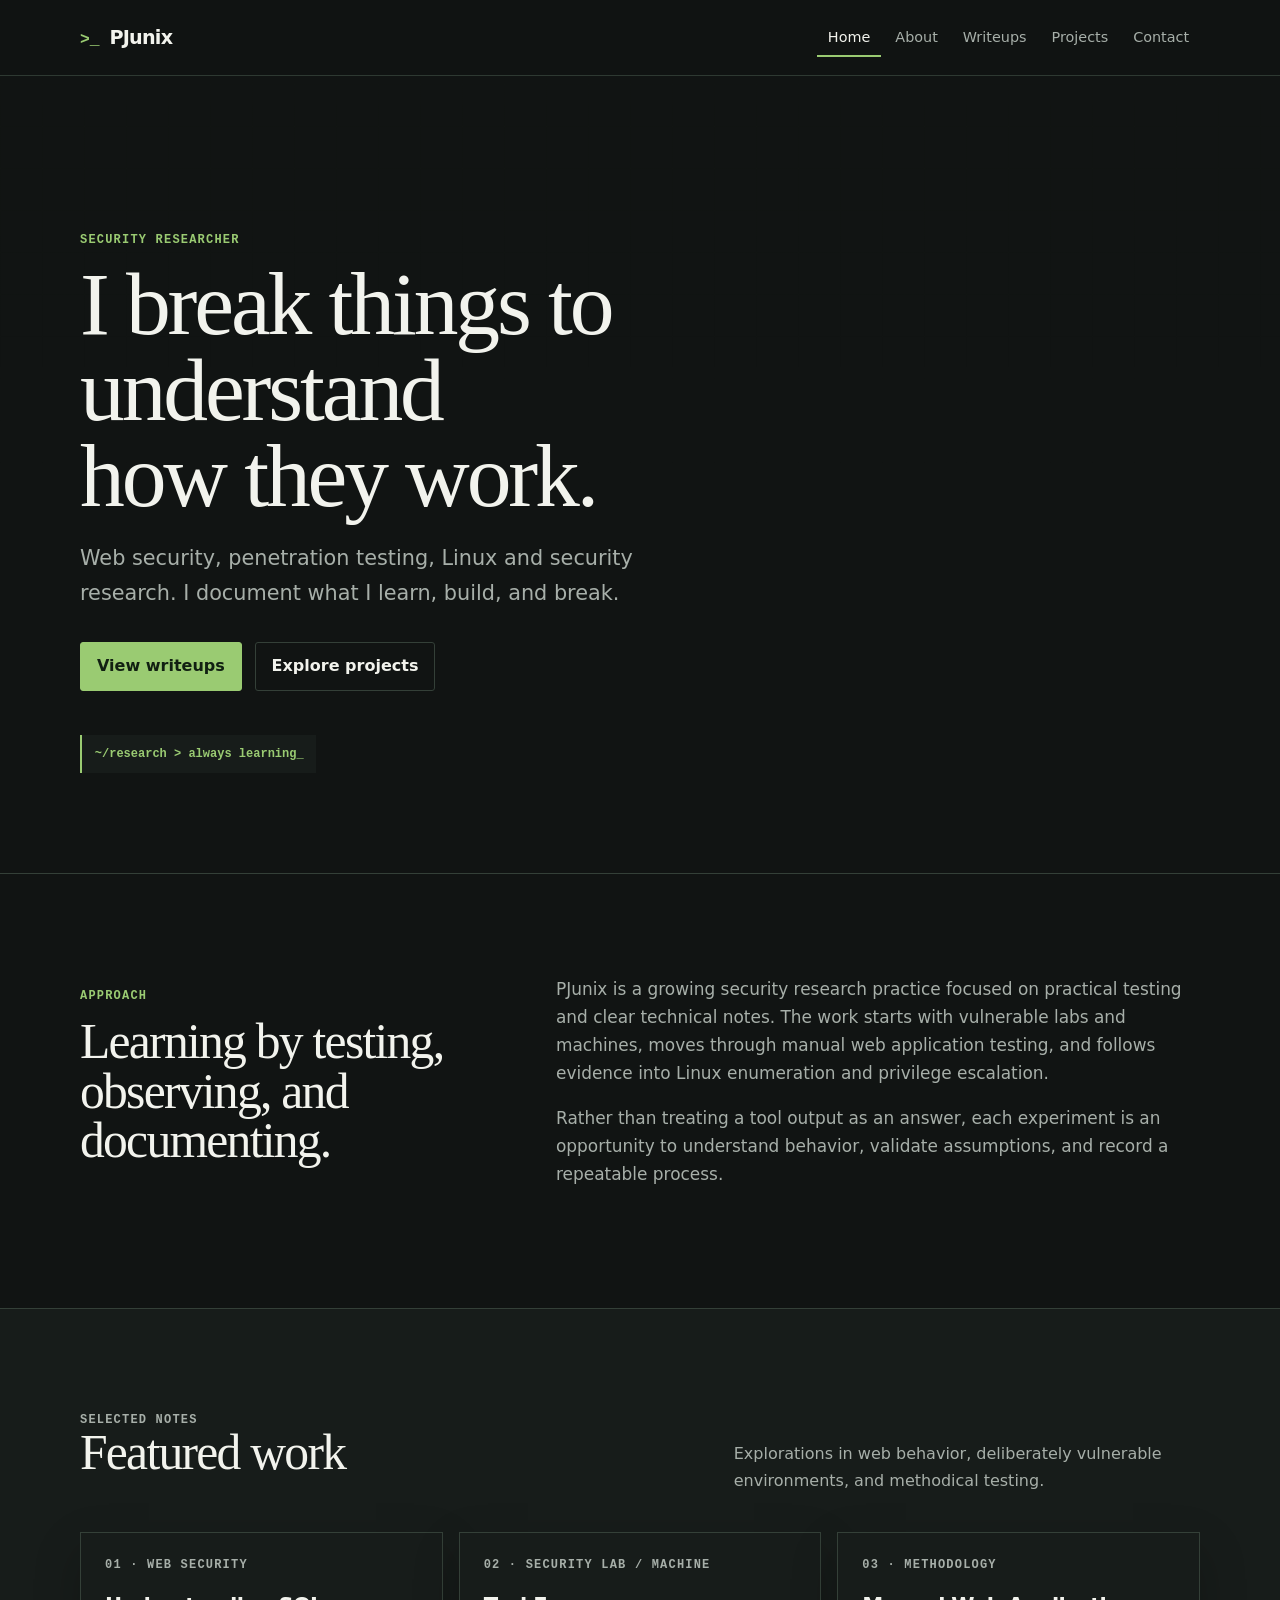
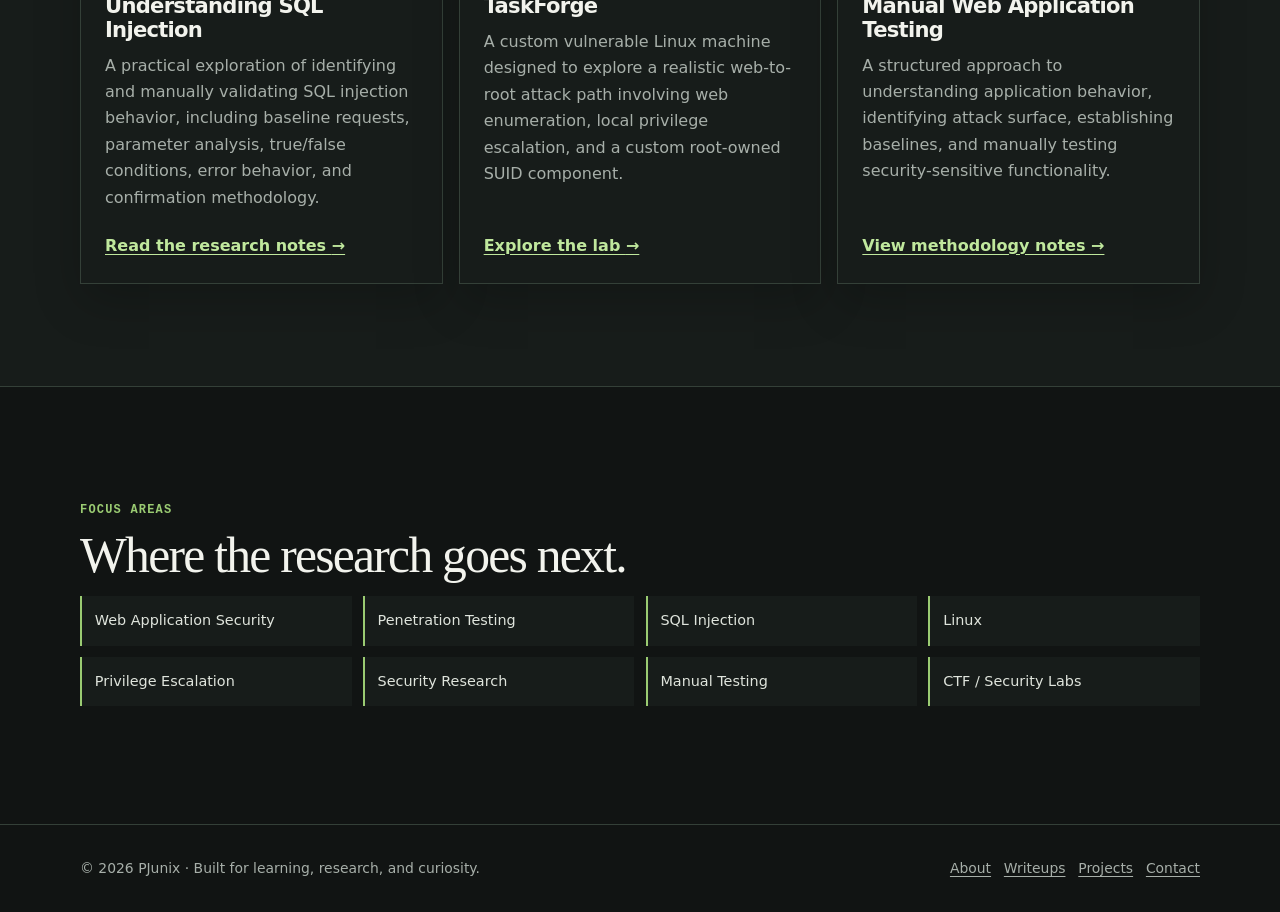
==== index.html @ 3b79a074 "feat: build cybersecurity portfolio website" ====
<!doctype html>
<html lang="en">
<head>
  <meta charset="utf-8"><meta name="viewport" content="width=device-width, initial-scale=1">
  <title>PJunix — Cybersecurity Researcher</title><meta name="description" content="PJunix documents hands-on learning in web security, penetration testing, Linux, and security research.">
  <meta property="og:title" content="PJunix — Cybersecurity Researcher"><meta property="og:description" content="A security research notebook for web testing, Linux, labs, and technical writeups."><meta property="og:type" content="website">
  <link rel="stylesheet" href="assets/css/style.css"><script src="assets/js/main.js" defer></script>
</head>
<body>
<a class="skip-link" href="#main">Skip to content</a>
<header class="site-header"><div class="container header-inner"><a class="brand" href="index.html">PJunix</a><button class="nav-toggle" type="button" aria-expanded="false" aria-controls="primary-navigation">Menu</button><nav class="site-nav" id="primary-navigation" aria-label="Primary navigation"><ul><li><a href="index.html" aria-current="page">Home</a></li><li><a href="about.html">About</a></li><li><a href="writeups.html">Writeups</a></li><li><a href="projects.html">Projects</a></li><li><a href="contact.html">Contact</a></li></ul></nav></div></header>
<main id="main">
<section class="hero"><div class="container reveal"><p class="eyebrow">Security researcher</p><h1>I break things to understand<br>how they work.</h1><p class="hero-copy">Web security, penetration testing, Linux and security research. I document what I learn, build, and break.</p><div class="hero-actions"><a class="button" href="writeups.html">View writeups</a><a class="button button--secondary" href="projects.html">Explore projects</a></div><p class="terminal">~/research &gt; always learning_</p></div></section>
<section class="section"><div class="container split"><div><p class="eyebrow">Approach</p><h2>Learning by testing, observing, and documenting.</h2></div><div class="prose"><p>PJunix is a growing security research practice focused on practical testing and clear technical notes. The work starts with vulnerable labs and machines, moves through manual web application testing, and follows evidence into Linux enumeration and privilege escalation.</p><p>Rather than treating a tool output as an answer, each experiment is an opportunity to understand behavior, validate assumptions, and record a repeatable process.</p></div></div></section>
<section class="section section--surface"><div class="container"><div class="section-heading"><div><p class="eyebrow">Selected notes</p><h2>Featured work</h2></div><p>Explorations in web behavior, deliberately vulnerable environments, and methodical testing.</p></div><div class="grid card-grid"><article class="card"><p class="meta">01 · Web security</p><h3>Understanding SQL Injection</h3><p>A practical exploration of identifying and manually validating SQL injection behavior, including baseline requests, parameter analysis, true/false conditions, error behavior, and confirmation methodology.</p><a class="card-link" href="writeups.html">Read the research notes <span aria-hidden="true">→</span></a></article><article class="card"><p class="meta">02 · Security lab / machine</p><h3>TaskForge</h3><p>A custom vulnerable Linux machine designed to explore a realistic web-to-root attack path involving web enumeration, local privilege escalation, and a custom root-owned SUID component.</p><a class="card-link" href="projects.html">Explore the lab <span aria-hidden="true">→</span></a></article><article class="card"><p class="meta">03 · Methodology</p><h3>Manual Web Application Testing</h3><p>A structured approach to understanding application behavior, identifying attack surface, establishing baselines, and manually testing security-sensitive functionality.</p><a class="card-link" href="writeups.html">View methodology notes <span aria-hidden="true">→</span></a></article></div></div></section>
<section class="section"><div class="container"><p class="eyebrow">Focus areas</p><h2>Where the research goes next.</h2><ul class="focus-list"><li>Web Application Security</li><li>Penetration Testing</li><li>SQL Injection</li><li>Linux</li><li>Privilege Escalation</li><li>Security Research</li><li>Manual Testing</li><li>CTF / Security Labs</li></ul></div></section>
</main>
<footer class="site-footer"><div class="container footer-inner"><span>© 2026 PJunix · Built for learning, research, and curiosity.</span><nav class="footer-nav" aria-label="Footer navigation"><a href="about.html">About</a><a href="writeups.html">Writeups</a><a href="projects.html">Projects</a><a href="contact.html">Contact</a></nav></div></footer>
</body></html>
---- assets/css/style.css ----
:root {
  --bg: #111413;
  --surface: #171c1a;
  --surface-raised: #1c2420;
  --text: #f2f3ed;
  --muted: #a7afa9;
  --border: #344038;
  --accent: #9acb72;
  --accent-strong: #c0e89d;
  --shadow: 0 18px 45px rgba(0, 0, 0, .2);
  --content: 1120px;
  --serif: Georgia, 'Times New Roman', serif;
  --sans: Inter, ui-sans-serif, system-ui, -apple-system, BlinkMacSystemFont, 'Segoe UI', sans-serif;
  --mono: 'SFMono-Regular', Consolas, 'Liberation Mono', monospace;
}

* { box-sizing: border-box; }
html { scroll-behavior: smooth; }
body { margin: 0; background: var(--bg); color: var(--text); font-family: var(--sans); line-height: 1.65; }
body::before { content: ''; position: fixed; inset: 0; pointer-events: none; opacity: .38; background-image: linear-gradient(rgba(154,203,114,.025) 1px, transparent 1px), linear-gradient(90deg, rgba(154,203,114,.025) 1px, transparent 1px); background-size: 42px 42px; mask-image: linear-gradient(to bottom, black, transparent 70%); }
a { color: var(--accent-strong); text-decoration-thickness: 1px; text-underline-offset: 3px; }
a:hover { color: white; }
a:focus-visible, button:focus-visible { outline: 3px solid var(--accent-strong); outline-offset: 4px; border-radius: 3px; }
.skip-link { position: fixed; top: 1rem; left: 1rem; z-index: 10; transform: translateY(-180%); background: var(--accent-strong); color: #102014; padding: .6rem .85rem; font-weight: 700; }
.skip-link:focus { transform: translateY(0); }
.container { width: min(calc(100% - 2.5rem), var(--content)); margin-inline: auto; }
.site-header { position: sticky; top: 0; z-index: 5; background: rgba(17,20,19,.92); border-bottom: 1px solid rgba(52,64,56,.85); backdrop-filter: blur(14px); }
.header-inner { min-height: 4.7rem; display: flex; align-items: center; justify-content: space-between; gap: 1rem; }
.brand { color: var(--text); text-decoration: none; font-weight: 750; letter-spacing: -.04em; font-size: 1.2rem; }
.brand::before { content: '>_ '; color: var(--accent); font-family: var(--mono); font-size: .85em; letter-spacing: 0; }
.nav-toggle { display: none; border: 1px solid var(--border); border-radius: 4px; background: transparent; color: var(--text); padding: .45rem .7rem; font: 700 .82rem var(--mono); }
.site-nav ul { display: flex; flex-wrap: wrap; list-style: none; margin: 0; padding: 0; gap: .2rem; }
.site-nav a { display: block; color: var(--muted); padding: .45rem .68rem; text-decoration: none; font-size: .9rem; }
.site-nav a:hover, .site-nav a[aria-current='page'] { color: var(--text); }
.site-nav a[aria-current='page'] { box-shadow: inset 0 -2px var(--accent); }
.hero { padding: clamp(5rem, 12vw, 9rem) 0 5.5rem; border-bottom: 1px solid var(--border); }
.eyebrow, .meta, .terminal, .kicker { color: var(--accent); font: 700 .75rem/1.4 var(--mono); letter-spacing: .1em; text-transform: uppercase; }
h1, h2, h3 { line-height: 1.12; letter-spacing: -.035em; }
h1 { max-width: 760px; margin: .75rem 0 1.4rem; font: clamp(2.8rem, 7vw, 5.8rem)/.96 var(--serif); }
h2 { margin: 0 0 1rem; font: clamp(2rem, 4vw, 3.1rem)/1 var(--serif); }
h3 { margin: .45rem 0 .7rem; font-size: 1.32rem; }
.hero-copy { max-width: 630px; color: var(--muted); font-size: clamp(1.05rem, 2vw, 1.3rem); }
.hero-actions { display: flex; flex-wrap: wrap; gap: .8rem; margin: 2rem 0; }
.button { display: inline-flex; align-items: center; justify-content: center; min-height: 2.8rem; padding: .65rem 1rem; border: 1px solid var(--accent); border-radius: 3px; background: var(--accent); color: #112012; font-weight: 750; text-decoration: none; }
.button:hover { background: var(--accent-strong); color: #102014; }
.button--secondary { background: transparent; color: var(--text); border-color: var(--border); }
.button--secondary:hover { border-color: var(--accent); background: var(--surface); color: var(--text); }
.terminal { display: inline-block; padding: .65rem .8rem; border-left: 2px solid var(--accent); background: var(--surface); letter-spacing: 0; text-transform: none; }
.section { padding: clamp(4rem, 8vw, 6.5rem) 0; }
.section--surface { background: var(--surface); border-block: 1px solid var(--border); }
.section-heading { display: grid; grid-template-columns: minmax(0, 1fr) minmax(220px, .75fr); gap: 2rem; align-items: end; margin-bottom: 2.4rem; }
.section-heading p, .intro { color: var(--muted); margin: 0; max-width: 650px; }
.grid { display: grid; gap: 1rem; }
.card-grid { grid-template-columns: repeat(3, 1fr); }
.card { display: flex; flex-direction: column; min-width: 0; padding: 1.5rem; border: 1px solid var(--border); background: var(--surface); box-shadow: var(--shadow); transition: transform .2s ease, border-color .2s ease; }
.card:hover { transform: translateY(-4px); border-color: #627762; }
.card p { color: var(--muted); margin: 0; }
.card .meta { margin-bottom: .8rem; }
.card-link { display: inline-block; margin-top: auto; padding-top: 1.35rem; font-weight: 700; }
.split { display: grid; grid-template-columns: .75fr 1.25fr; gap: clamp(2rem, 7vw, 7rem); align-items: start; }
.prose { color: var(--muted); font-size: 1.06rem; }
.prose p:first-child { margin-top: 0; }
.tags { display: flex; flex-wrap: wrap; gap: .5rem; list-style: none; padding: 0; margin: 1.25rem 0 0; }
.tags li { padding: .28rem .55rem; border: 1px solid var(--border); border-radius: 999px; color: #cbd2ca; font: .73rem var(--mono); }
.focus-list { display: grid; grid-template-columns: repeat(4, 1fr); gap: .7rem; padding: 0; list-style: none; }
.focus-list li { padding: .8rem; border-left: 2px solid var(--accent); background: var(--surface); color: #dfe4dc; font-size: .9rem; }
.page-hero { padding: 5rem 0 3.5rem; border-bottom: 1px solid var(--border); }
.page-hero h1 { max-width: 850px; font-size: clamp(2.7rem, 6vw, 4.6rem); }
.writeup-list { display: grid; gap: 1rem; }
.writeup { display: grid; grid-template-columns: 130px 1fr auto; gap: 1.4rem; padding: 1.55rem; background: var(--surface); border: 1px solid var(--border); align-items: start; }
.writeup p { margin: .5rem 0 0; color: var(--muted); }
.status { display: inline-flex; white-space: nowrap; margin-top: .1rem; padding: .25rem .45rem; border: 1px solid #5f7655; color: var(--accent-strong); font: .71rem var(--mono); }
.project { padding: clamp(1.7rem, 4vw, 3rem); border-top: 1px solid var(--border); }
.project:first-of-type { border-top: 0; }
.project--placeholder { border: 1px dashed #546157; background: rgba(23,28,26,.55); }
.contact-grid { grid-template-columns: repeat(3, 1fr); }
.contact-card { min-height: 175px; }
.contact-card strong { display: block; margin-bottom: .45rem; }
.note { padding: 1rem 1.1rem; background: #20261e; border-left: 2px solid var(--accent); color: #d7dfd4; }
.site-footer { padding: 2rem 0; border-top: 1px solid var(--border); color: var(--muted); font-size: .87rem; }
.footer-inner { display: flex; justify-content: space-between; gap: 1rem; flex-wrap: wrap; }
.footer-nav { display: flex; gap: .8rem; flex-wrap: wrap; }
.footer-nav a { color: var(--muted); }
.reveal { animation: fade-up .5s ease both; }
@keyframes fade-up { from { opacity: 0; transform: translateY(10px); } to { opacity: 1; transform: translateY(0); } }
@media (max-width: 760px) {
  .container { width: min(calc(100% - 2rem), var(--content)); }
  .nav-toggle { display: block; }
  .site-nav { position: absolute; left: 0; right: 0; top: 100%; display: none; padding: .65rem 1rem 1rem; background: var(--surface); border-bottom: 1px solid var(--border); }
  .site-nav[data-open='true'] { display: block; }
  .site-nav ul { display: grid; }
  .site-nav a { padding: .7rem; }
  .section-heading, .split { grid-template-columns: 1fr; gap: 1.3rem; }
  .card-grid, .contact-grid { grid-template-columns: 1fr; }
  .focus-list { grid-template-columns: repeat(2, 1fr); }
  .writeup { grid-template-columns: 1fr; gap: .55rem; }
  .status { width: fit-content; }
}
@media (max-width: 390px) { .focus-list { grid-template-columns: 1fr; } h1 { font-size: 2.65rem; } }
@media (prefers-reduced-motion: reduce) { html { scroll-behavior: auto; } *, *::before, *::after { animation-duration: .01ms !important; animation-iteration-count: 1 !important; transition-duration: .01ms !important; } }
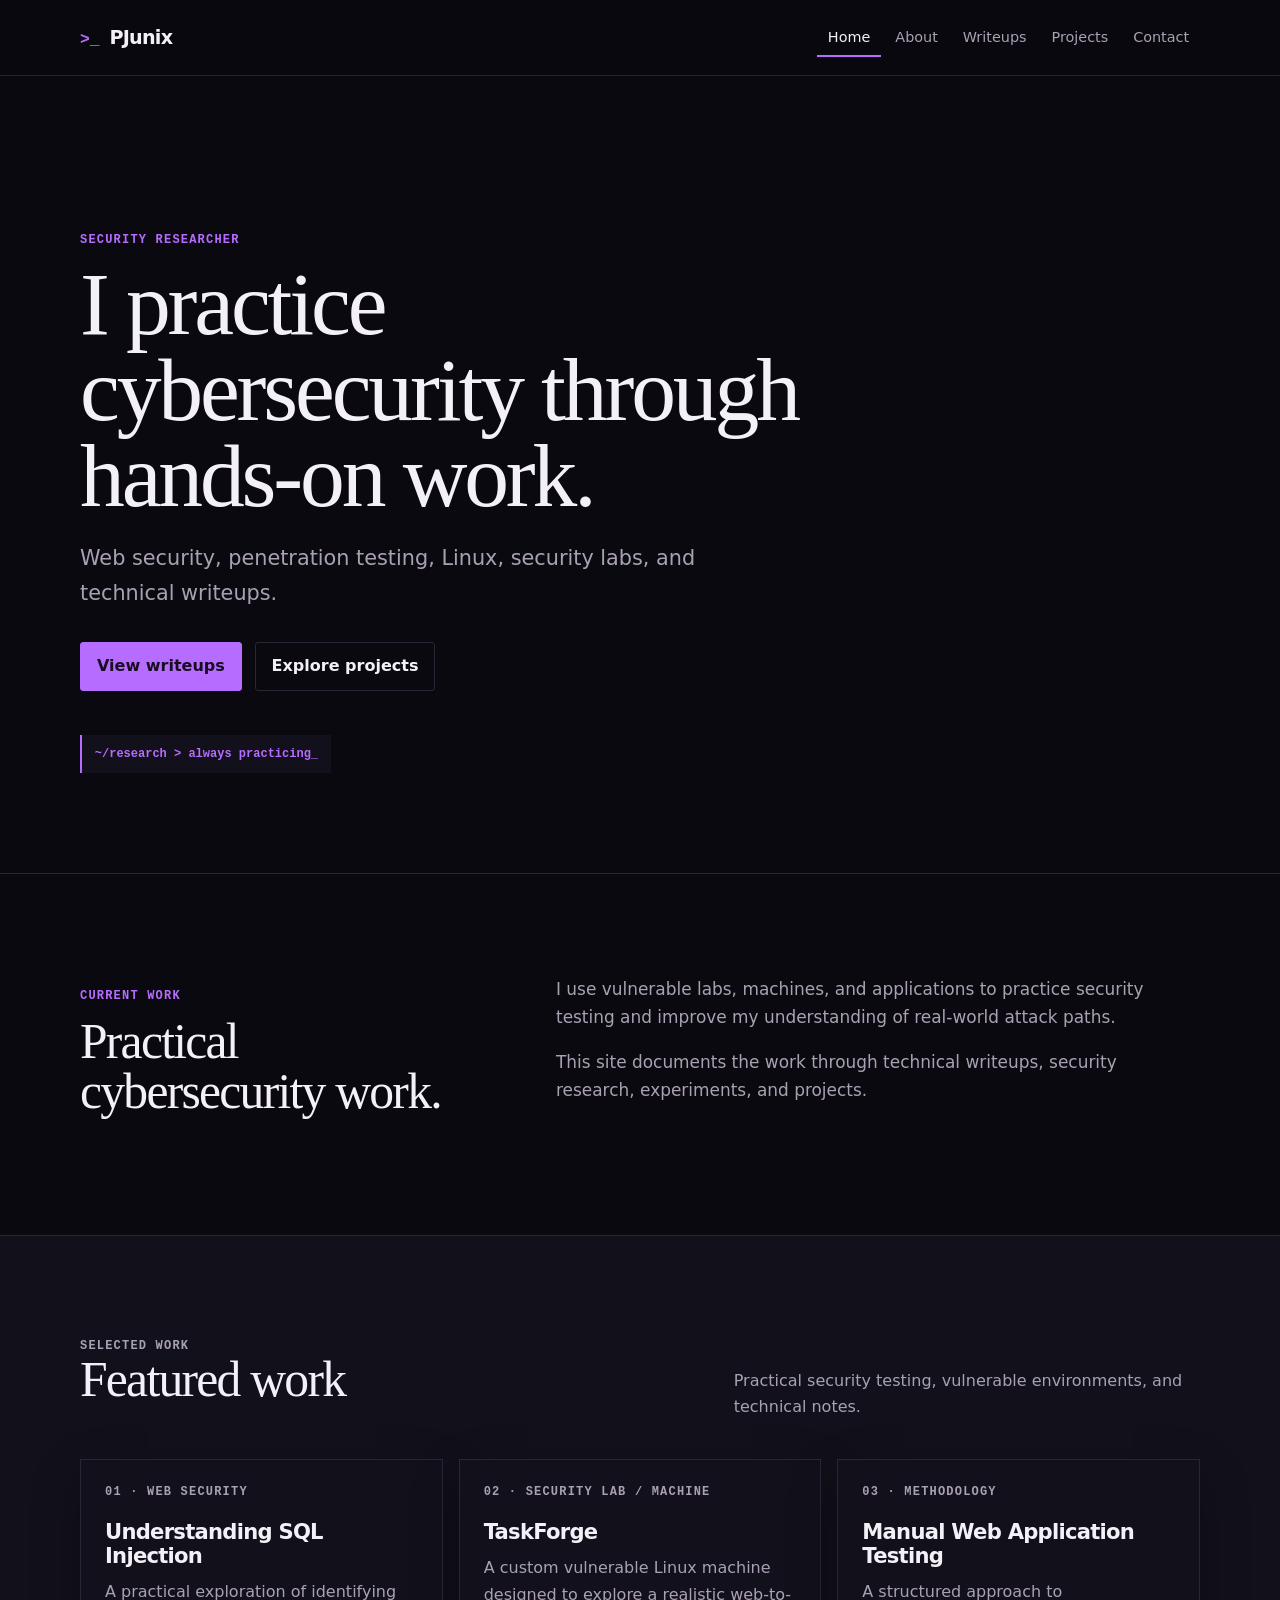
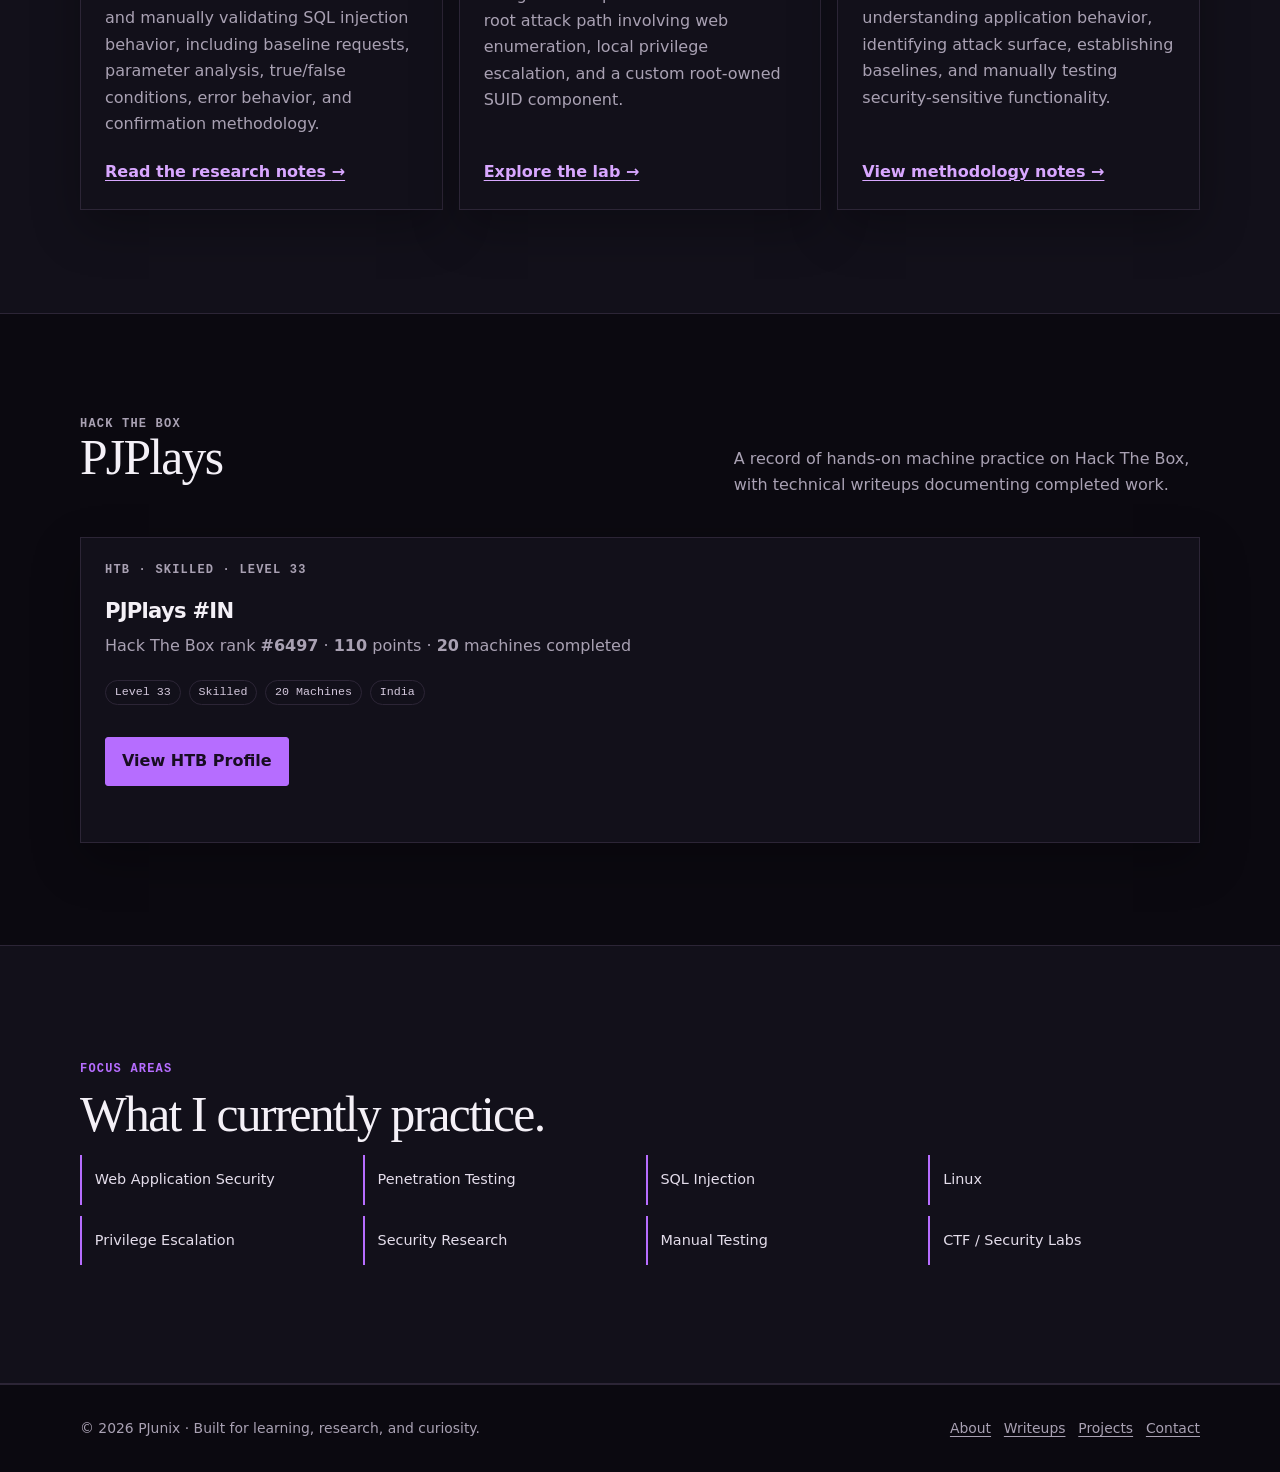
==== commit 8e16ce74: "Revise index.html for improved content and layout Updated the content and structure of the index.htm" ====
--- a/index.html
+++ b/index.html
@@ -1,19 +1,279 @@
 <!doctype html>
 <html lang="en">
 <head>
-  <meta charset="utf-8"><meta name="viewport" content="width=device-width, initial-scale=1">
-  <title>PJunix — Cybersecurity Researcher</title><meta name="description" content="PJunix documents hands-on learning in web security, penetration testing, Linux, and security research.">
-  <meta property="og:title" content="PJunix — Cybersecurity Researcher"><meta property="og:description" content="A security research notebook for web testing, Linux, labs, and technical writeups."><meta property="og:type" content="website">
-  <link rel="stylesheet" href="assets/css/style.css"><script src="assets/js/main.js" defer></script>
+  <meta charset="utf-8">
+  <meta name="viewport" content="width=device-width, initial-scale=1">
+
+  <title>PJunix — Cybersecurity Researcher</title>
+  <meta name="description" content="PJunix documents hands-on cybersecurity practice across web security, penetration testing, Linux, security labs, and technical writeups.">
+
+  <meta property="og:title" content="PJunix — Cybersecurity Researcher">
+  <meta property="og:description" content="A cybersecurity portfolio covering web security, penetration testing, Linux, security labs, and technical writeups.">
+  <meta property="og:type" content="website">
+
+  <link rel="stylesheet" href="assets/css/style.css">
+  <script src="assets/js/main.js" defer></script>
 </head>
+
 <body>
+
 <a class="skip-link" href="#main">Skip to content</a>
-<header class="site-header"><div class="container header-inner"><a class="brand" href="index.html">PJunix</a><button class="nav-toggle" type="button" aria-expanded="false" aria-controls="primary-navigation">Menu</button><nav class="site-nav" id="primary-navigation" aria-label="Primary navigation"><ul><li><a href="index.html" aria-current="page">Home</a></li><li><a href="about.html">About</a></li><li><a href="writeups.html">Writeups</a></li><li><a href="projects.html">Projects</a></li><li><a href="contact.html">Contact</a></li></ul></nav></div></header>
+
+<header class="site-header">
+  <div class="container header-inner">
+
+    <a class="brand" href="index.html">PJunix</a>
+
+    <button
+      class="nav-toggle"
+      type="button"
+      aria-expanded="false"
+      aria-controls="primary-navigation">
+      Menu
+    </button>
+
+    <nav class="site-nav" id="primary-navigation" aria-label="Primary navigation">
+      <ul>
+        <li><a href="index.html" aria-current="page">Home</a></li>
+        <li><a href="about.html">About</a></li>
+        <li><a href="writeups.html">Writeups</a></li>
+        <li><a href="projects.html">Projects</a></li>
+        <li><a href="contact.html">Contact</a></li>
+      </ul>
+    </nav>
+
+  </div>
+</header>
+
+
 <main id="main">
-<section class="hero"><div class="container reveal"><p class="eyebrow">Security researcher</p><h1>I break things to understand<br>how they work.</h1><p class="hero-copy">Web security, penetration testing, Linux and security research. I document what I learn, build, and break.</p><div class="hero-actions"><a class="button" href="writeups.html">View writeups</a><a class="button button--secondary" href="projects.html">Explore projects</a></div><p class="terminal">~/research &gt; always learning_</p></div></section>
-<section class="section"><div class="container split"><div><p class="eyebrow">Approach</p><h2>Learning by testing, observing, and documenting.</h2></div><div class="prose"><p>PJunix is a growing security research practice focused on practical testing and clear technical notes. The work starts with vulnerable labs and machines, moves through manual web application testing, and follows evidence into Linux enumeration and privilege escalation.</p><p>Rather than treating a tool output as an answer, each experiment is an opportunity to understand behavior, validate assumptions, and record a repeatable process.</p></div></div></section>
-<section class="section section--surface"><div class="container"><div class="section-heading"><div><p class="eyebrow">Selected notes</p><h2>Featured work</h2></div><p>Explorations in web behavior, deliberately vulnerable environments, and methodical testing.</p></div><div class="grid card-grid"><article class="card"><p class="meta">01 · Web security</p><h3>Understanding SQL Injection</h3><p>A practical exploration of identifying and manually validating SQL injection behavior, including baseline requests, parameter analysis, true/false conditions, error behavior, and confirmation methodology.</p><a class="card-link" href="writeups.html">Read the research notes <span aria-hidden="true">→</span></a></article><article class="card"><p class="meta">02 · Security lab / machine</p><h3>TaskForge</h3><p>A custom vulnerable Linux machine designed to explore a realistic web-to-root attack path involving web enumeration, local privilege escalation, and a custom root-owned SUID component.</p><a class="card-link" href="projects.html">Explore the lab <span aria-hidden="true">→</span></a></article><article class="card"><p class="meta">03 · Methodology</p><h3>Manual Web Application Testing</h3><p>A structured approach to understanding application behavior, identifying attack surface, establishing baselines, and manually testing security-sensitive functionality.</p><a class="card-link" href="writeups.html">View methodology notes <span aria-hidden="true">→</span></a></article></div></div></section>
-<section class="section"><div class="container"><p class="eyebrow">Focus areas</p><h2>Where the research goes next.</h2><ul class="focus-list"><li>Web Application Security</li><li>Penetration Testing</li><li>SQL Injection</li><li>Linux</li><li>Privilege Escalation</li><li>Security Research</li><li>Manual Testing</li><li>CTF / Security Labs</li></ul></div></section>
+
+  <!-- HERO -->
+  <section class="hero">
+    <div class="container reveal">
+
+      <p class="eyebrow">Security researcher</p>
+
+      <h1>
+        I practice cybersecurity through
+        hands-on work.
+      </h1>
+
+      <p class="hero-copy">
+        Web security, penetration testing, Linux, security labs,
+        and technical writeups.
+      </p>
+
+      <div class="hero-actions">
+        <a class="button" href="writeups.html">View writeups</a>
+        <a class="button button--secondary" href="projects.html">Explore projects</a>
+      </div>
+
+      <p class="terminal">~/research &gt; always practicing_</p>
+
+    </div>
+  </section>
+
+
+  <!-- INTRO -->
+  <section class="section">
+    <div class="container split">
+
+      <div>
+        <p class="eyebrow">Current work</p>
+        <h2>Practical cybersecurity work.</h2>
+      </div>
+
+      <div class="prose">
+        <p>
+          I use vulnerable labs, machines, and applications to practice
+          security testing and improve my understanding of real-world
+          attack paths.
+        </p>
+
+        <p>
+          This site documents the work through technical writeups,
+          security research, experiments, and projects.
+        </p>
+      </div>
+
+    </div>
+  </section>
+
+
+  <!-- FEATURED WORK -->
+  <section class="section section--surface">
+    <div class="container">
+
+      <div class="section-heading">
+        <div>
+          <p class="eyebrow">Selected work</p>
+          <h2>Featured work</h2>
+        </div>
+
+        <p>
+          Practical security testing, vulnerable environments,
+          and technical notes.
+        </p>
+      </div>
+
+      <div class="grid card-grid">
+
+        <article class="card">
+          <p class="meta">01 · Web security</p>
+
+          <h3>Understanding SQL Injection</h3>
+
+          <p>
+            A practical exploration of identifying and manually
+            validating SQL injection behavior, including baseline
+            requests, parameter analysis, true/false conditions,
+            error behavior, and confirmation methodology.
+          </p>
+
+          <a class="card-link" href="writeups.html">
+            Read the research notes
+            <span aria-hidden="true">→</span>
+          </a>
+        </article>
+
+
+        <article class="card">
+          <p class="meta">02 · Security lab / machine</p>
+
+          <h3>TaskForge</h3>
+
+          <p>
+            A custom vulnerable Linux machine designed to explore
+            a realistic web-to-root attack path involving web
+            enumeration, local privilege escalation, and a custom
+            root-owned SUID component.
+          </p>
+
+          <a class="card-link" href="projects.html">
+            Explore the lab
+            <span aria-hidden="true">→</span>
+          </a>
+        </article>
+
+
+        <article class="card">
+          <p class="meta">03 · Methodology</p>
+
+          <h3>Manual Web Application Testing</h3>
+
+          <p>
+            A structured approach to understanding application
+            behavior, identifying attack surface, establishing
+            baselines, and manually testing security-sensitive
+            functionality.
+          </p>
+
+          <a class="card-link" href="writeups.html">
+            View methodology notes
+            <span aria-hidden="true">→</span>
+          </a>
+        </article>
+
+      </div>
+
+    </div>
+  </section>
+
+
+  <!-- HACK THE BOX -->
+  <section class="section">
+    <div class="container">
+
+      <div class="section-heading">
+        <div>
+          <p class="eyebrow">Hack The Box</p>
+          <h2>PJPlays</h2>
+        </div>
+
+        <p>
+          A record of hands-on machine practice on Hack The Box,
+          with technical writeups documenting completed work.
+        </p>
+      </div>
+
+
+      <article class="card">
+
+        <p class="meta">HTB · Skilled · Level 33</p>
+
+        <h3>PJPlays <span aria-hidden="true">#IN</span></h3>
+
+        <p>
+          Hack The Box rank <strong>#6497</strong> ·
+          <strong>110</strong> points ·
+          <strong>20</strong> machines completed
+        </p>
+
+        <ul class="tags">
+          <li>Level 33</li>
+          <li>Skilled</li>
+          <li>20 Machines</li>
+          <li>India</li>
+        </ul>
+
+        <div class="hero-actions">
+          <a
+            class="button"
+            href="https://app.hackthebox.com/public/users/1910661"
+            target="_blank"
+            rel="noopener noreferrer">
+            View HTB Profile
+          </a>
+        </div>
+
+      </article>
+
+    </div>
+  </section>
+
+
+  <!-- FOCUS AREAS -->
+  <section class="section section--surface">
+    <div class="container">
+
+      <p class="eyebrow">Focus areas</p>
+
+      <h2>What I currently practice.</h2>
+
+      <ul class="focus-list">
+        <li>Web Application Security</li>
+        <li>Penetration Testing</li>
+        <li>SQL Injection</li>
+        <li>Linux</li>
+        <li>Privilege Escalation</li>
+        <li>Security Research</li>
+        <li>Manual Testing</li>
+        <li>CTF / Security Labs</li>
+      </ul>
+
+    </div>
+  </section>
+
 </main>
-<footer class="site-footer"><div class="container footer-inner"><span>© 2026 PJunix · Built for learning, research, and curiosity.</span><nav class="footer-nav" aria-label="Footer navigation"><a href="about.html">About</a><a href="writeups.html">Writeups</a><a href="projects.html">Projects</a><a href="contact.html">Contact</a></nav></div></footer>
-</body></html>
+
+
+<footer class="site-footer">
+  <div class="container footer-inner">
+
+    <span>
+      © 2026 PJunix · Built for learning, research, and curiosity.
+    </span>
+
+    <nav class="footer-nav" aria-label="Footer navigation">
+      <a href="about.html">About</a>
+      <a href="writeups.html">Writeups</a>
+      <a href="projects.html">Projects</a>
+      <a href="contact.html">Contact</a>
+    </nav>
+
+  </div>
+</footer>
+
+</body>
+</html>
--- a/assets/css/style.css
+++ b/assets/css/style.css
@@ -1,100 +1,559 @@
 :root {
-  --bg: #111413;
-  --surface: #171c1a;
-  --surface-raised: #1c2420;
-  --text: #f2f3ed;
-  --muted: #a7afa9;
-  --border: #344038;
-  --accent: #9acb72;
-  --accent-strong: #c0e89d;
-  --shadow: 0 18px 45px rgba(0, 0, 0, .2);
+  --bg: #0b0910;
+  --surface: #12101a;
+  --surface-raised: #191521;
+
+  --text: #f4f0f7;
+  --muted: #a9a1b3;
+
+  --border: #2c2536;
+
+  /* PJunix signature purple */
+  --accent: #b66dff;
+  --accent-strong: #d8a7ff;
+  --accent-deep: #6e2aa8;
+
+  --shadow: 0 18px 45px rgba(0, 0, 0, .28);
+
   --content: 1120px;
+
   --serif: Georgia, 'Times New Roman', serif;
   --sans: Inter, ui-sans-serif, system-ui, -apple-system, BlinkMacSystemFont, 'Segoe UI', sans-serif;
   --mono: 'SFMono-Regular', Consolas, 'Liberation Mono', monospace;
 }
 
-* { box-sizing: border-box; }
-html { scroll-behavior: smooth; }
-body { margin: 0; background: var(--bg); color: var(--text); font-family: var(--sans); line-height: 1.65; }
-body::before { content: ''; position: fixed; inset: 0; pointer-events: none; opacity: .38; background-image: linear-gradient(rgba(154,203,114,.025) 1px, transparent 1px), linear-gradient(90deg, rgba(154,203,114,.025) 1px, transparent 1px); background-size: 42px 42px; mask-image: linear-gradient(to bottom, black, transparent 70%); }
-a { color: var(--accent-strong); text-decoration-thickness: 1px; text-underline-offset: 3px; }
-a:hover { color: white; }
-a:focus-visible, button:focus-visible { outline: 3px solid var(--accent-strong); outline-offset: 4px; border-radius: 3px; }
-.skip-link { position: fixed; top: 1rem; left: 1rem; z-index: 10; transform: translateY(-180%); background: var(--accent-strong); color: #102014; padding: .6rem .85rem; font-weight: 700; }
-.skip-link:focus { transform: translateY(0); }
-.container { width: min(calc(100% - 2.5rem), var(--content)); margin-inline: auto; }
-.site-header { position: sticky; top: 0; z-index: 5; background: rgba(17,20,19,.92); border-bottom: 1px solid rgba(52,64,56,.85); backdrop-filter: blur(14px); }
-.header-inner { min-height: 4.7rem; display: flex; align-items: center; justify-content: space-between; gap: 1rem; }
-.brand { color: var(--text); text-decoration: none; font-weight: 750; letter-spacing: -.04em; font-size: 1.2rem; }
-.brand::before { content: '>_ '; color: var(--accent); font-family: var(--mono); font-size: .85em; letter-spacing: 0; }
-.nav-toggle { display: none; border: 1px solid var(--border); border-radius: 4px; background: transparent; color: var(--text); padding: .45rem .7rem; font: 700 .82rem var(--mono); }
-.site-nav ul { display: flex; flex-wrap: wrap; list-style: none; margin: 0; padding: 0; gap: .2rem; }
-.site-nav a { display: block; color: var(--muted); padding: .45rem .68rem; text-decoration: none; font-size: .9rem; }
-.site-nav a:hover, .site-nav a[aria-current='page'] { color: var(--text); }
-.site-nav a[aria-current='page'] { box-shadow: inset 0 -2px var(--accent); }
-.hero { padding: clamp(5rem, 12vw, 9rem) 0 5.5rem; border-bottom: 1px solid var(--border); }
-.eyebrow, .meta, .terminal, .kicker { color: var(--accent); font: 700 .75rem/1.4 var(--mono); letter-spacing: .1em; text-transform: uppercase; }
-h1, h2, h3 { line-height: 1.12; letter-spacing: -.035em; }
-h1 { max-width: 760px; margin: .75rem 0 1.4rem; font: clamp(2.8rem, 7vw, 5.8rem)/.96 var(--serif); }
-h2 { margin: 0 0 1rem; font: clamp(2rem, 4vw, 3.1rem)/1 var(--serif); }
-h3 { margin: .45rem 0 .7rem; font-size: 1.32rem; }
-.hero-copy { max-width: 630px; color: var(--muted); font-size: clamp(1.05rem, 2vw, 1.3rem); }
-.hero-actions { display: flex; flex-wrap: wrap; gap: .8rem; margin: 2rem 0; }
-.button { display: inline-flex; align-items: center; justify-content: center; min-height: 2.8rem; padding: .65rem 1rem; border: 1px solid var(--accent); border-radius: 3px; background: var(--accent); color: #112012; font-weight: 750; text-decoration: none; }
-.button:hover { background: var(--accent-strong); color: #102014; }
-.button--secondary { background: transparent; color: var(--text); border-color: var(--border); }
-.button--secondary:hover { border-color: var(--accent); background: var(--surface); color: var(--text); }
-.terminal { display: inline-block; padding: .65rem .8rem; border-left: 2px solid var(--accent); background: var(--surface); letter-spacing: 0; text-transform: none; }
-.section { padding: clamp(4rem, 8vw, 6.5rem) 0; }
-.section--surface { background: var(--surface); border-block: 1px solid var(--border); }
-.section-heading { display: grid; grid-template-columns: minmax(0, 1fr) minmax(220px, .75fr); gap: 2rem; align-items: end; margin-bottom: 2.4rem; }
-.section-heading p, .intro { color: var(--muted); margin: 0; max-width: 650px; }
-.grid { display: grid; gap: 1rem; }
-.card-grid { grid-template-columns: repeat(3, 1fr); }
-.card { display: flex; flex-direction: column; min-width: 0; padding: 1.5rem; border: 1px solid var(--border); background: var(--surface); box-shadow: var(--shadow); transition: transform .2s ease, border-color .2s ease; }
-.card:hover { transform: translateY(-4px); border-color: #627762; }
-.card p { color: var(--muted); margin: 0; }
-.card .meta { margin-bottom: .8rem; }
-.card-link { display: inline-block; margin-top: auto; padding-top: 1.35rem; font-weight: 700; }
-.split { display: grid; grid-template-columns: .75fr 1.25fr; gap: clamp(2rem, 7vw, 7rem); align-items: start; }
-.prose { color: var(--muted); font-size: 1.06rem; }
-.prose p:first-child { margin-top: 0; }
-.tags { display: flex; flex-wrap: wrap; gap: .5rem; list-style: none; padding: 0; margin: 1.25rem 0 0; }
-.tags li { padding: .28rem .55rem; border: 1px solid var(--border); border-radius: 999px; color: #cbd2ca; font: .73rem var(--mono); }
-.focus-list { display: grid; grid-template-columns: repeat(4, 1fr); gap: .7rem; padding: 0; list-style: none; }
-.focus-list li { padding: .8rem; border-left: 2px solid var(--accent); background: var(--surface); color: #dfe4dc; font-size: .9rem; }
-.page-hero { padding: 5rem 0 3.5rem; border-bottom: 1px solid var(--border); }
-.page-hero h1 { max-width: 850px; font-size: clamp(2.7rem, 6vw, 4.6rem); }
-.writeup-list { display: grid; gap: 1rem; }
-.writeup { display: grid; grid-template-columns: 130px 1fr auto; gap: 1.4rem; padding: 1.55rem; background: var(--surface); border: 1px solid var(--border); align-items: start; }
-.writeup p { margin: .5rem 0 0; color: var(--muted); }
-.status { display: inline-flex; white-space: nowrap; margin-top: .1rem; padding: .25rem .45rem; border: 1px solid #5f7655; color: var(--accent-strong); font: .71rem var(--mono); }
-.project { padding: clamp(1.7rem, 4vw, 3rem); border-top: 1px solid var(--border); }
-.project:first-of-type { border-top: 0; }
-.project--placeholder { border: 1px dashed #546157; background: rgba(23,28,26,.55); }
-.contact-grid { grid-template-columns: repeat(3, 1fr); }
-.contact-card { min-height: 175px; }
-.contact-card strong { display: block; margin-bottom: .45rem; }
-.note { padding: 1rem 1.1rem; background: #20261e; border-left: 2px solid var(--accent); color: #d7dfd4; }
-.site-footer { padding: 2rem 0; border-top: 1px solid var(--border); color: var(--muted); font-size: .87rem; }
-.footer-inner { display: flex; justify-content: space-between; gap: 1rem; flex-wrap: wrap; }
-.footer-nav { display: flex; gap: .8rem; flex-wrap: wrap; }
-.footer-nav a { color: var(--muted); }
-.reveal { animation: fade-up .5s ease both; }
-@keyframes fade-up { from { opacity: 0; transform: translateY(10px); } to { opacity: 1; transform: translateY(0); } }
+* {
+  box-sizing: border-box;
+}
+
+html {
+  scroll-behavior: smooth;
+}
+
+body {
+  margin: 0;
+  background: var(--bg);
+  color: var(--text);
+  font-family: var(--sans);
+  line-height: 1.65;
+}
+
+body::before {
+  content: '';
+  position: fixed;
+  inset: 0;
+  pointer-events: none;
+  opacity: .32;
+  background-image:
+    linear-gradient(rgba(182, 109, 255, .022) 1px, transparent 1px),
+    linear-gradient(90deg, rgba(182, 109, 255, .022) 1px, transparent 1px);
+  background-size: 42px 42px;
+  mask-image: linear-gradient(to bottom, black, transparent 70%);
+}
+
+a {
+  color: var(--accent-strong);
+  text-decoration-thickness: 1px;
+  text-underline-offset: 3px;
+}
+
+a:hover {
+  color: white;
+}
+
+a:focus-visible,
+button:focus-visible {
+  outline: 3px solid var(--accent-strong);
+  outline-offset: 4px;
+  border-radius: 3px;
+}
+
+.skip-link {
+  position: fixed;
+  top: 1rem;
+  left: 1rem;
+  z-index: 10;
+  transform: translateY(-180%);
+  background: var(--accent-strong);
+  color: #180d22;
+  padding: .6rem .85rem;
+  font-weight: 700;
+}
+
+.skip-link:focus {
+  transform: translateY(0);
+}
+
+.container {
+  width: min(calc(100% - 2.5rem), var(--content));
+  margin-inline: auto;
+}
+
+.site-header {
+  position: sticky;
+  top: 0;
+  z-index: 5;
+  background: rgba(11, 9, 16, .92);
+  border-bottom: 1px solid rgba(44, 37, 54, .9);
+  backdrop-filter: blur(14px);
+}
+
+.header-inner {
+  min-height: 4.7rem;
+  display: flex;
+  align-items: center;
+  justify-content: space-between;
+  gap: 1rem;
+}
+
+.brand {
+  color: var(--text);
+  text-decoration: none;
+  font-weight: 750;
+  letter-spacing: -.04em;
+  font-size: 1.2rem;
+}
+
+.brand::before {
+  content: '>_ ';
+  color: var(--accent);
+  font-family: var(--mono);
+  font-size: .85em;
+  letter-spacing: 0;
+}
+
+.nav-toggle {
+  display: none;
+  border: 1px solid var(--border);
+  border-radius: 4px;
+  background: transparent;
+  color: var(--text);
+  padding: .45rem .7rem;
+  font: 700 .82rem var(--mono);
+}
+
+.site-nav ul {
+  display: flex;
+  flex-wrap: wrap;
+  list-style: none;
+  margin: 0;
+  padding: 0;
+  gap: .2rem;
+}
+
+.site-nav a {
+  display: block;
+  color: var(--muted);
+  padding: .45rem .68rem;
+  text-decoration: none;
+  font-size: .9rem;
+}
+
+.site-nav a:hover,
+.site-nav a[aria-current='page'] {
+  color: var(--text);
+}
+
+.site-nav a[aria-current='page'] {
+  box-shadow: inset 0 -2px var(--accent);
+}
+
+.hero {
+  padding: clamp(5rem, 12vw, 9rem) 0 5.5rem;
+  border-bottom: 1px solid var(--border);
+}
+
+.eyebrow,
+.meta,
+.terminal,
+.kicker {
+  color: var(--accent);
+  font: 700 .75rem/1.4 var(--mono);
+  letter-spacing: .1em;
+  text-transform: uppercase;
+}
+
+h1,
+h2,
+h3 {
+  line-height: 1.12;
+  letter-spacing: -.035em;
+}
+
+h1 {
+  max-width: 760px;
+  margin: .75rem 0 1.4rem;
+  font: clamp(2.8rem, 7vw, 5.8rem)/.96 var(--serif);
+}
+
+h2 {
+  margin: 0 0 1rem;
+  font: clamp(2rem, 4vw, 3.1rem)/1 var(--serif);
+}
+
+h3 {
+  margin: .45rem 0 .7rem;
+  font-size: 1.32rem;
+}
+
+.hero-copy {
+  max-width: 630px;
+  color: var(--muted);
+  font-size: clamp(1.05rem, 2vw, 1.3rem);
+}
+
+.hero-actions {
+  display: flex;
+  flex-wrap: wrap;
+  gap: .8rem;
+  margin: 2rem 0;
+}
+
+.button {
+  display: inline-flex;
+  align-items: center;
+  justify-content: center;
+  min-height: 2.8rem;
+  padding: .65rem 1rem;
+  border: 1px solid var(--accent);
+  border-radius: 3px;
+  background: var(--accent);
+  color: #180d22;
+  font-weight: 750;
+  text-decoration: none;
+}
+
+.button:hover {
+  background: var(--accent-strong);
+  color: #180d22;
+}
+
+.button--secondary {
+  background: transparent;
+  color: var(--text);
+  border-color: var(--border);
+}
+
+.button--secondary:hover {
+  border-color: var(--accent);
+  background: var(--surface);
+  color: var(--text);
+}
+
+.terminal {
+  display: inline-block;
+  padding: .65rem .8rem;
+  border-left: 2px solid var(--accent);
+  background: var(--surface);
+  letter-spacing: 0;
+  text-transform: none;
+}
+
+.section {
+  padding: clamp(4rem, 8vw, 6.5rem) 0;
+}
+
+.section--surface {
+  background: var(--surface);
+  border-block: 1px solid var(--border);
+}
+
+.section-heading {
+  display: grid;
+  grid-template-columns: minmax(0, 1fr) minmax(220px, .75fr);
+  gap: 2rem;
+  align-items: end;
+  margin-bottom: 2.4rem;
+}
+
+.section-heading p,
+.intro {
+  color: var(--muted);
+  margin: 0;
+  max-width: 650px;
+}
+
+.grid {
+  display: grid;
+  gap: 1rem;
+}
+
+.card-grid {
+  grid-template-columns: repeat(3, 1fr);
+}
+
+.card {
+  display: flex;
+  flex-direction: column;
+  min-width: 0;
+  padding: 1.5rem;
+  border: 1px solid var(--border);
+  background: var(--surface);
+  box-shadow: var(--shadow);
+  transition: transform .2s ease, border-color .2s ease;
+}
+
+.card:hover {
+  transform: translateY(-4px);
+  border-color: var(--accent-deep);
+}
+
+.card p {
+  color: var(--muted);
+  margin: 0;
+}
+
+.card .meta {
+  margin-bottom: .8rem;
+}
+
+.card-link {
+  display: inline-block;
+  margin-top: auto;
+  padding-top: 1.35rem;
+  font-weight: 700;
+}
+
+.split {
+  display: grid;
+  grid-template-columns: .75fr 1.25fr;
+  gap: clamp(2rem, 7vw, 7rem);
+  align-items: start;
+}
+
+.prose {
+  color: var(--muted);
+  font-size: 1.06rem;
+}
+
+.prose p:first-child {
+  margin-top: 0;
+}
+
+.tags {
+  display: flex;
+  flex-wrap: wrap;
+  gap: .5rem;
+  list-style: none;
+  padding: 0;
+  margin: 1.25rem 0 0;
+}
+
+.tags li {
+  padding: .28rem .55rem;
+  border: 1px solid var(--border);
+  border-radius: 999px;
+  color: #d4c8dd;
+  font: .73rem var(--mono);
+}
+
+.focus-list {
+  display: grid;
+  grid-template-columns: repeat(4, 1fr);
+  gap: .7rem;
+  padding: 0;
+  list-style: none;
+}
+
+.focus-list li {
+  padding: .8rem;
+  border-left: 2px solid var(--accent);
+  background: var(--surface);
+  color: #e4ddeb;
+  font-size: .9rem;
+}
+
+.page-hero {
+  padding: 5rem 0 3.5rem;
+  border-bottom: 1px solid var(--border);
+}
+
+.page-hero h1 {
+  max-width: 850px;
+  font-size: clamp(2.7rem, 6vw, 4.6rem);
+}
+
+.writeup-list {
+  display: grid;
+  gap: 1rem;
+}
+
+.writeup {
+  display: grid;
+  grid-template-columns: 130px 1fr auto;
+  gap: 1.4rem;
+  padding: 1.55rem;
+  background: var(--surface);
+  border: 1px solid var(--border);
+  align-items: start;
+}
+
+.writeup p {
+  margin: .5rem 0 0;
+  color: var(--muted);
+}
+
+.status {
+  display: inline-flex;
+  white-space: nowrap;
+  margin-top: .1rem;
+  padding: .25rem .45rem;
+  border: 1px solid var(--accent-deep);
+  color: var(--accent-strong);
+  font: .71rem var(--mono);
+}
+
+.project {
+  padding: clamp(1.7rem, 4vw, 3rem);
+  border-top: 1px solid var(--border);
+}
+
+.project:first-of-type {
+  border-top: 0;
+}
+
+.project--placeholder {
+  border: 1px dashed var(--accent-deep);
+  background: rgba(18, 16, 26, .55);
+}
+
+.contact-grid {
+  grid-template-columns: repeat(3, 1fr);
+}
+
+.contact-card {
+  min-height: 175px;
+}
+
+.contact-card strong {
+  display: block;
+  margin-bottom: .45rem;
+}
+
+.note {
+  padding: 1rem 1.1rem;
+  background: #1b1423;
+  border-left: 2px solid var(--accent);
+  color: #ddd3e5;
+}
+
+.site-footer {
+  padding: 2rem 0;
+  border-top: 1px solid var(--border);
+  color: var(--muted);
+  font-size: .87rem;
+}
+
+.footer-inner {
+  display: flex;
+  justify-content: space-between;
+  gap: 1rem;
+  flex-wrap: wrap;
+}
+
+.footer-nav {
+  display: flex;
+  gap: .8rem;
+  flex-wrap: wrap;
+}
+
+.footer-nav a {
+  color: var(--muted);
+}
+
+.reveal {
+  animation: fade-up .5s ease both;
+}
+
+@keyframes fade-up {
+  from {
+    opacity: 0;
+    transform: translateY(10px);
+  }
+
+  to {
+    opacity: 1;
+    transform: translateY(0);
+  }
+}
+
 @media (max-width: 760px) {
-  .container { width: min(calc(100% - 2rem), var(--content)); }
-  .nav-toggle { display: block; }
-  .site-nav { position: absolute; left: 0; right: 0; top: 100%; display: none; padding: .65rem 1rem 1rem; background: var(--surface); border-bottom: 1px solid var(--border); }
-  .site-nav[data-open='true'] { display: block; }
-  .site-nav ul { display: grid; }
-  .site-nav a { padding: .7rem; }
-  .section-heading, .split { grid-template-columns: 1fr; gap: 1.3rem; }
-  .card-grid, .contact-grid { grid-template-columns: 1fr; }
-  .focus-list { grid-template-columns: repeat(2, 1fr); }
-  .writeup { grid-template-columns: 1fr; gap: .55rem; }
-  .status { width: fit-content; }
-}
-@media (max-width: 390px) { .focus-list { grid-template-columns: 1fr; } h1 { font-size: 2.65rem; } }
-@media (prefers-reduced-motion: reduce) { html { scroll-behavior: auto; } *, *::before, *::after { animation-duration: .01ms !important; animation-iteration-count: 1 !important; transition-duration: .01ms !important; } }
+  .container {
+    width: min(calc(100% - 2rem), var(--content));
+  }
+
+  .nav-toggle {
+    display: block;
+  }
+
+  .site-nav {
+    position: absolute;
+    left: 0;
+    right: 0;
+    top: 100%;
+    display: none;
+    padding: .65rem 1rem 1rem;
+    background: var(--surface);
+    border-bottom: 1px solid var(--border);
+  }
+
+  .site-nav[data-open='true'] {
+    display: block;
+  }
+
+  .site-nav ul {
+    display: grid;
+  }
+
+  .site-nav a {
+    padding: .7rem;
+  }
+
+  .section-heading,
+  .split {
+    grid-template-columns: 1fr;
+    gap: 1.3rem;
+  }
+
+  .card-grid,
+  .contact-grid {
+    grid-template-columns: 1fr;
+  }
+
+  .focus-list {
+    grid-template-columns: repeat(2, 1fr);
+  }
+
+  .writeup {
+    grid-template-columns: 1fr;
+    gap: .55rem;
+  }
+
+  .status {
+    width: fit-content;
+  }
+}
+
+@media (max-width: 390px) {
+  .focus-list {
+    grid-template-columns: 1fr;
+  }
+
+  h1 {
+    font-size: 2.65rem;
+  }
+}
+
+@media (prefers-reduced-motion: reduce) {
+  html {
+    scroll-behavior: auto;
+  }
+
+  *,
+  *::before,
+  *::after {
+    animation-duration: .01ms !important;
+    animation-iteration-count: 1 !important;
+    transition-duration: .01ms !important;
+  }
+}
